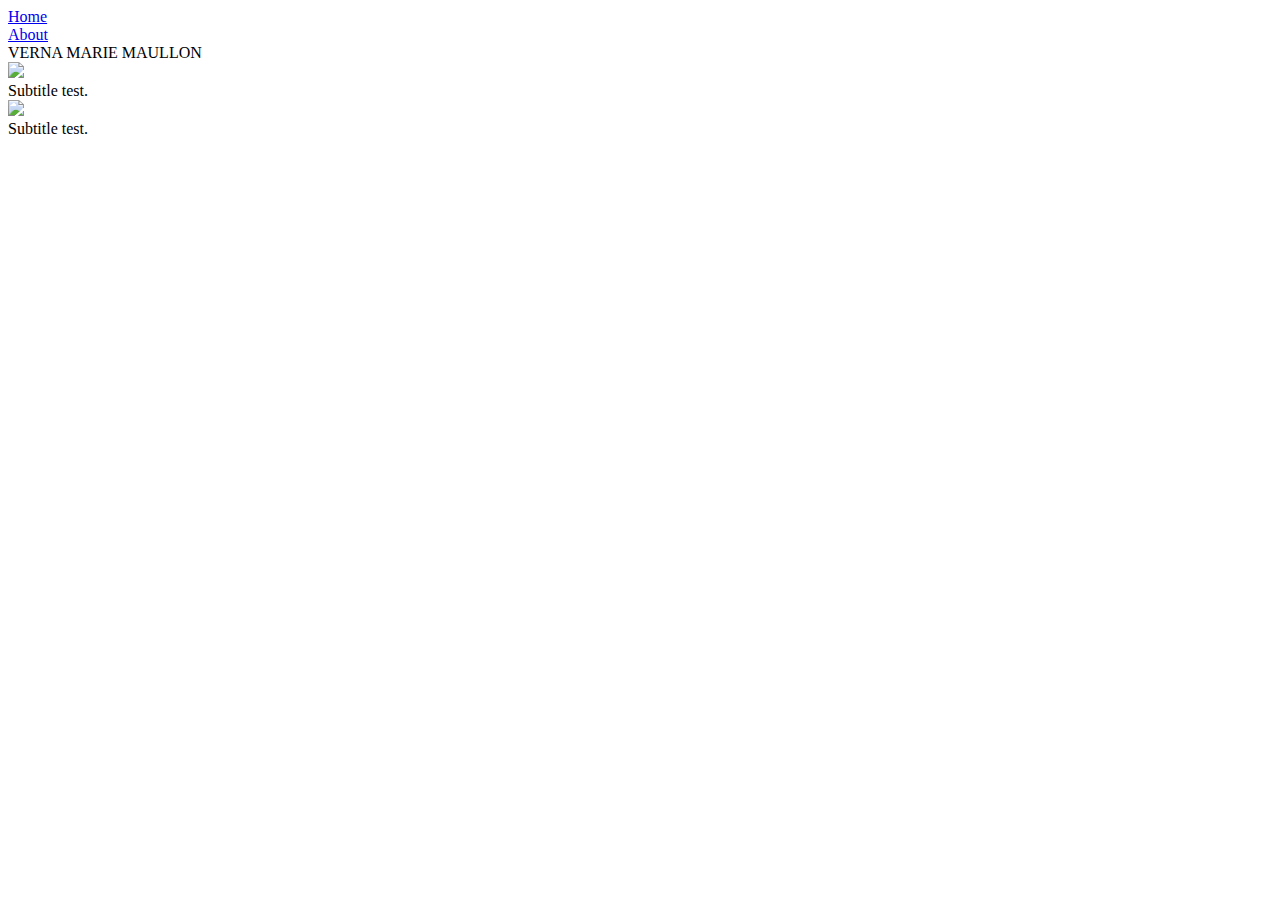
==== portfolioSite/index.html @ bbafa09a "Add files via upload" ====
<!DOCTYPE html>
<html>
<head>
	<meta charset="utf-8" />
	<title>Page Title</title>
	<link rel="stylesheet" href="styles.css">
</head>
<body>
	<div class="container">
		<div class="nav-wrapper">
			<div class="left-side">
				<div class="nav-link-wrapper">
					<a href="index.html">Home</a>
				</div>

				<div class="nav-link-wrapper">
					<a href="about.html">About</a>
				</div>
			</div>

			<div class="right-side">
				<div class="brand">
					<div>VERNA MARIE MAULLON</div>
				</div>
			</div>	
		</div>

		<div class="content-wrapper">
			<div class="portfolio-items-wrapper">
			
				<div class="portfolio-item-wrapper">	
					<div class="portfolio-img-background" style="background-image:url(images/img1.jpg)"></div>

					<div class="image-text-wrapper">
						<div class="logo-wrapper">
							<img src="images/img1.jpg">
						</div>

						<div class="subtitle">
							Subtitle test.
						</div>

					</div>
				</div>

				<div class="portfolio-item-wrapper">	
					<div class="portfolio-img-background" style="background-image:url(images/img1.jpg)"></div>

					<div class="image-text-wrapper">
						<div class="logo-wrapper">
							<img src="images/img1.jpg">
						</div>

						<div class="subtitle">
							Subtitle test.
						</div>

					</div>
				</div>


			</div>
		</div>

	</div>
</body>
</html>
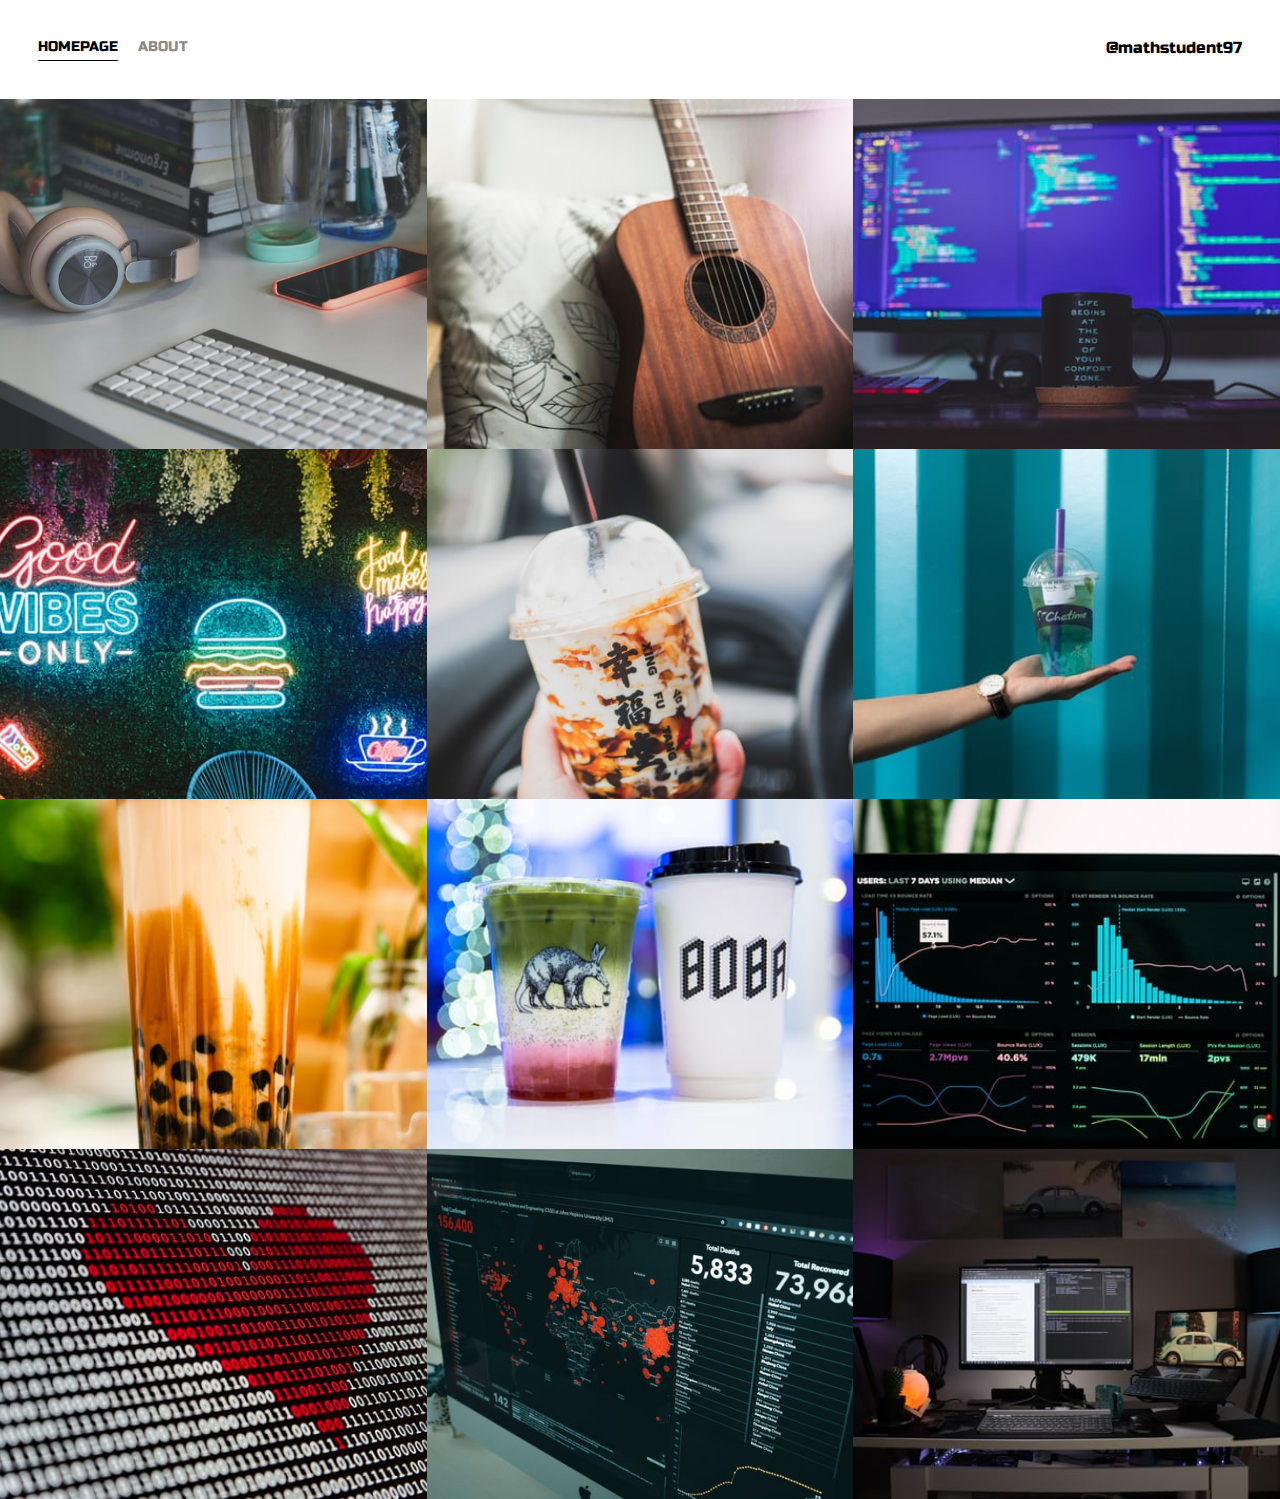
==== commit 55c2323a: "Add files via upload" ====
--- a/portfolioSite/index.html
+++ b/portfolioSite/index.html
@@ -2,15 +2,19 @@
 <html>
 <head>
 	<meta charset="utf-8" />
-	<title>Page Title</title>
+	<title>Portfolio Homepage</title>
+	<link href="https://fonts.googleapis.com/css2?family=Russo+One&display=swap" rel="stylesheet">
 	<link rel="stylesheet" href="styles.css">
 </head>
 <body>
 	<div class="container">
 		<div class="nav-wrapper">
-			<div class="left-side">
-				<div class="nav-link-wrapper">
-					<a href="index.html">Home</a>
+      <!-- Left column div. -->
+			<div class="left-side"> 
+        <!-- Each column has it's own wrapper. -->
+        <!-- These relate to links. -->
+				<div class="nav-link-wrapper active-nav-link">
+					<a href="index.html">HomePage</a>
 				</div>
 
 				<div class="nav-link-wrapper">
@@ -18,50 +22,175 @@
 				</div>
 			</div>
 
+      <!-- Right column div. -->
+      <!-- This relates to text. -->
 			<div class="right-side">
 				<div class="brand">
-					<div>VERNA MARIE MAULLON</div>
+					<div>@mathstudent97</div>
 				</div>
 			</div>	
 		</div>
 
+    <!-- Everything below nav bar. -->
 		<div class="content-wrapper">
+      <!-- Images inside this content wrapper. -->
 			<div class="portfolio-items-wrapper">
-			
-				<div class="portfolio-item-wrapper">	
-					<div class="portfolio-img-background" style="background-image:url(images/img1.jpg)"></div>
+        <!-- Each one of the single items has its own wrapper as well. -->
+        <div class="portfolio-item-wrapper">
+          <div class="portfolio-img-background" style="background-image:url(images/img1.jpg)"></div>
 
-					<div class="image-text-wrapper">
-						<div class="logo-wrapper">
-							<img src="images/img1.jpg">
-						</div>
+          <div class="img-text-wrapper">
+            <div class="logo-wrapper">
+              <img src="images/logos/img1Logo.png" alt="">
+            </div>
 
-						<div class="subtitle">
-							Subtitle test.
-						</div>
+            <div class="subtitle">Image 1</div>
+          </div>
+        </div>
 
-					</div>
-				</div>
+        <div class="portfolio-item-wrapper">
+          <div class="portfolio-img-background" style="background-image:url(images/img2.jpg)"></div>
+          <div class="img-text-wrapper">
+            <div class="logo-wrapper">
+              <img src="images/logos/img2Logo.png" alt="">
+            </div>
 
-				<div class="portfolio-item-wrapper">	
-					<div class="portfolio-img-background" style="background-image:url(images/img1.jpg)"></div>
+            <div class="subtitle">Image 2</div>
+          </div>
+        </div>
 
-					<div class="image-text-wrapper">
-						<div class="logo-wrapper">
-							<img src="images/img1.jpg">
-						</div>
+        <div class="portfolio-item-wrapper">
+          <div class="portfolio-img-background" style="background-image:url(images/img3.jpg)"></div>
+          <div class="img-text-wrapper">
+            <div class="logo-wrapper">
+              <img src="images/logos/img3Logo.png" alt="">
+            </div>
 
-						<div class="subtitle">
-							Subtitle test.
-						</div>
+            <div class="subtitle">Image 3</div>
+          </div>
+        </div>
 
-					</div>
-				</div>
+        <div class="portfolio-item-wrapper">
+          <div class="portfolio-img-background" style="background-image:url(images/img4.jpg)"></div>
+          <div class="img-text-wrapper">
+            <div class="logo-wrapper">
+              <img src="images/logos/img4Logo.png" alt="">
+            </div>
 
+            <div class="subtitle">Image 4</div>
+          </div>
+        </div>
 
-			</div>
-		</div>
+        <div class="portfolio-item-wrapper">
+          <div class="portfolio-img-background" style="background-image:url(images/img5.jpg)"></div>
+          <div class="img-text-wrapper">
+            <div class="logo-wrapper">
+              <img src="images/logos/img5Logo.png" alt="">
+            </div>
 
-	</div>
+            <div class="subtitle">Image 5</div>
+          </div>
+        </div>
+
+        <div class="portfolio-item-wrapper">
+          <div class="portfolio-img-background" style="background-image:url(images/img6.jpg)"></div>
+          <div class="img-text-wrapper">
+            <div class="logo-wrapper">
+              <img src="images/logos/img6Logo.png" alt="">
+            </div>
+
+            <div class="subtitle">Image 6</div>
+          </div>
+        </div>
+
+        <div class="portfolio-item-wrapper">
+          <div class="portfolio-img-background" style="background-image:url(images/img7.jpg)"></div>
+          <div class="img-text-wrapper">
+            <div class="logo-wrapper">
+              <img src="images/logos/img7Logo.png" alt="">
+            </div>
+
+            <div class="subtitle">Image 7</div>
+          </div>
+        </div>
+
+        <div class="portfolio-item-wrapper">
+          <div class="portfolio-img-background" style="background-image:url(images/img8.jpg)"></div>
+          <div class="img-text-wrapper">
+            <div class="logo-wrapper">
+              <img src="images/logos/img8Logo.png" alt="">
+            </div>
+
+            <div class="subtitle">Image 8</div>
+          </div>
+        </div>
+
+        <div class="portfolio-item-wrapper">
+          <div class="portfolio-img-background" style="background-image:url(images/img9.jpg)"></div>
+          <div class="img-text-wrapper">
+            <div class="logo-wrapper">
+              <img src="images/logos/img9Logo.png" alt="">
+            </div>
+
+            <div class="subtitle">Image 9</div>
+          </div>
+        </div>
+
+        <div class="portfolio-item-wrapper">
+          <div class="portfolio-img-background" style="background-image:url(images/img10.jpg)"></div>
+          <div class="img-text-wrapper">
+            <div class="logo-wrapper">
+              <img src="images/logos/img10Logo.png" alt="">
+            </div>
+
+            <div class="subtitle">Image 10</div>
+          </div>
+        </div>
+
+        <div class="portfolio-item-wrapper">
+          <div class="portfolio-img-background" style="background-image:url(images/img11.jpg)"></div>
+          <div class="img-text-wrapper">
+            <div class="logo-wrapper">
+              <img src="images/logos/img11Logo.png" alt="">
+            </div>
+
+            <div class="subtitle">Image 11</div>
+          </div>
+        </div>
+
+        <div class="portfolio-item-wrapper">
+          <div class="portfolio-img-background" style="background-image:url(images/img12.jpg)"></div>
+          <div class="img-text-wrapper">
+            <div class="logo-wrapper">
+              <img src="images/logos/img12Logo.png" alt="">
+            </div>
+
+            <div class="subtitle">Image 12</div>
+          </div>
+        </div>
+
+      </div>
+    </div>
+  </div>
+
 </body>
+
+<!-- Javascript at bottom. -->
+<script>
+  // Select the portfolio items.
+  const portfolioItems = document.querySelectorAll('.portfolio-item-wrapper');
+
+  portfolioItems.forEach(portfolioItem => {
+    // In Javascript, 'hoverover' is 'mouseover'.
+    portfolioItem.addEventListener('mouseover', () => {
+      console.log(portfolioItem.childNodes[1].classList)
+      portfolioItem.childNodes[1].classList.add('img-darken');
+    });
+  
+  portfolioItem.addEventListener('mouseout', () => {
+    console.log(portfolioItem.childNodes[1].classList)
+    portfolioItem.childNodes[1].classList.remove('img-darken');
+    });
+  });
+</script>
 </html>--- a/portfolioSite/styles.css
+++ b/portfolioSite/styles.css
@@ -0,0 +1,169 @@
+/* Master Styles*/
+/* body of HTML document. Changed b/c by default, it is set to 8px. */
+
+body {
+	/* Will use Russo One as default, sans serif is back up. */
+	font-family: 'Russo One', sans-serif;
+	margin: 0px;
+}
+
+/* CSS grid aligns items on page; similar to flexbox (done below). */
+/* Want: container to use 'grid' and create template columns using 1fr (fractional unit). */
+.container {
+	display: grid;
+	grid-template-columns: 1fr;
+}
+
+
+
+/* Design Nav bar using flex box. */
+/* Nav styles */
+
+.nav-wrapper {
+	display: flex;
+	justify-content: space-between;
+	padding: 38px;
+}
+
+.left-side {
+	display: flex;
+}
+
+/* Traversing a tree in CSS. Gives style to child elements. */
+.nav-wrapper > .left-side > div {
+	margin-right: 20px;
+	/* 90% */
+	font-size: 0.9em;
+	text-transform: uppercase;
+}
+
+.nav-link-wrapper {
+	height: 22px;
+	border-bottom: 1px solid transparent;
+	/* Animation. */
+	transition: border-bottom 0.5s;
+}
+
+/* nav link wrapper with the a link. */
+.nav-link-wrapper a {
+	color: #8a8a8a;
+	text-decoration: none;
+	transition: color 0.5s;
+}
+
+
+/* Hover states: */
+/* 1. Hover state for the link. */
+/* Change when hover state occurs. */
+.nav-link-wrapper:hover {
+	border-bottom: 1px solid black;
+}
+
+/* 2. Hover state for the div itself. */
+.nav-link-wrapper a:hover {
+	color: black;
+}
+
+.active-nav-link {
+	border-bottom: 1px solid black;
+}
+
+.active-nav-link a{
+	/* '!important' overides the default color behaviour. */
+	color: black !important;
+}
+
+
+/* End of nav bar design. */
+
+
+
+/* Portfolio Styles */
+
+.portfolio-items-wrapper {
+	display: grid;
+	/* Gives each of the columns a full-sized column. */
+	grid-template-columns: 1fr 1fr 1fr;
+}
+
+.portfolio-item-wrapper {
+	/* Allows for flexibility. */
+	position: relative;
+}
+
+.portfolio-img-background {
+	height: 350px;
+	/* Width adjusts automatically. */
+	width: 100%;
+	/* Ensures images are cropped so they all sit nicely along eachother. */
+	background-size: cover;
+	background-position: center;
+	background-repeat: no-repeat;
+}
+
+.img-text-wrapper {
+	/* 'postion: absolute' requires parent element 'position: relative' */
+	position: absolute;
+	/* positioned at very top */
+	top: 0;
+	display: flex;
+	flex-direction: column;
+	/* Aligns left to right. */
+	justify-content: center;
+	/* Aligns top to bottom. */
+	align-items: center;
+	/* Full parent height. */
+	height: 100%;
+	text-align: center;
+	padding-left: 100px;
+	padding-right: 100px;
+	
+}
+
+
+
+.img-text-wrapper .subtitle {
+	transition: 1s;
+	font-weight: 600;
+	color: transparent;
+}
+
+/* More specific with selector. */
+.img-text-wrapper:hover .subtitle{
+	color: lightseagreen;
+	font-weight: 600;
+}
+
+/* Darkens image. Want: Animation. */
+/* Javascript will add and remove this class when hovering over this. */
+.img-darken {
+	transition: 1s;
+	filter: brightness(10%);
+}
+
+/* Style the logo image. */
+/* Unified; same size; shrunken. */
+.logo-wrapper img{
+	width: 50%;
+	margin-bottom: 20px;
+}
+
+
+/* About page. */
+.two-column-wrapper {
+	display: grid;
+	grid-template-columns: 1fr 1fr;
+}
+
+.profile-image-wrapper img{
+	width: 100%
+}
+
+.profile-content-wrapper {
+	padding: 30px;
+}
+
+.profile-content-wrapper h1 {
+	color: indigo;
+}
+
